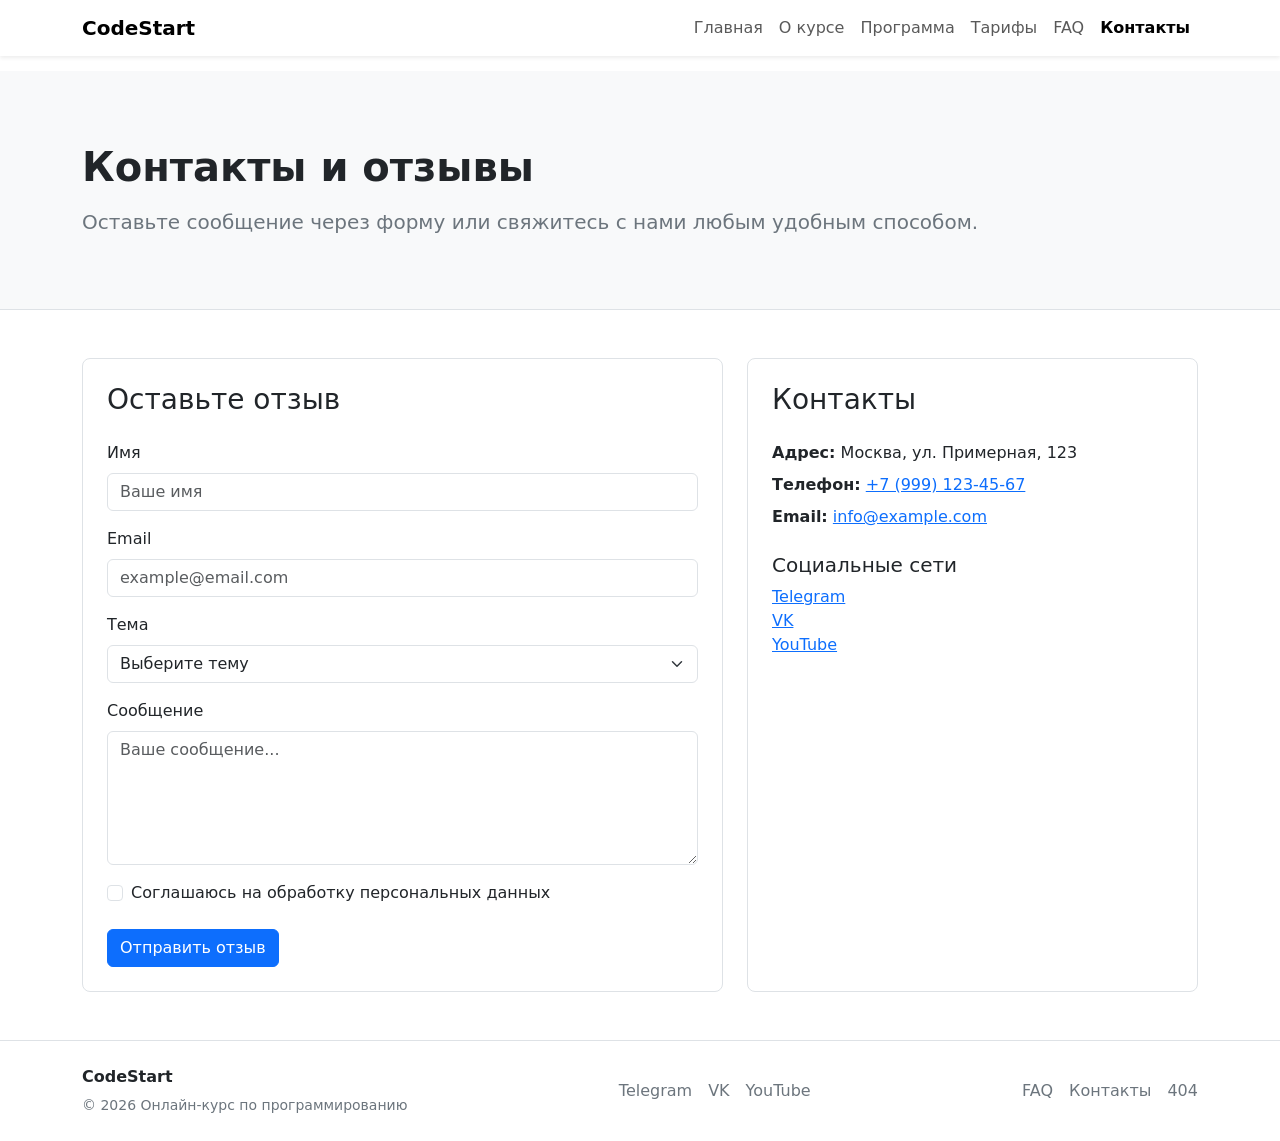
==== contacts.html @ e9aae4b0 "Practice 8: multipage Bootstrap site with contacts, FAQ, 404" ====
﻿<!doctype html>
<html lang="ru">
<head>
  <meta charset="utf-8">
  <meta name="viewport" content="width=device-width, initial-scale=1">
  <meta name="description" content="Контакты и форма обратной связи CodeStart.">
  <title>Контакты | CodeStart</title>
  <link href="https://cdn.jsdelivr.net/npm/bootstrap@5.3.3/dist/css/bootstrap.min.css" rel="stylesheet" integrity="sha384-QWTKZyjpPEjISv5WaRU9OFeRpok6YctnYmDr5pNlyT2bRjXh0JMhjY6hW+ALEwIH" crossorigin="anonymous">
  <link rel="stylesheet" href="css/style.css">
</head>
<body>
  <header>
    <nav id="mainNav" class="navbar navbar-expand-lg navbar-light bg-white shadow-sm fixed-top" aria-label="Главная навигация">
      <div class="container">
        <a class="navbar-brand fw-semibold" href="index.html">CodeStart</a>
        <button class="navbar-toggler" type="button" data-bs-toggle="collapse" data-bs-target="#navbarMenu" aria-controls="navbarMenu" aria-expanded="false" aria-label="Открыть или закрыть меню навигации">
          <span class="navbar-toggler-icon"></span>
        </button>
        <div class="collapse navbar-collapse" id="navbarMenu">
          <ul class="navbar-nav ms-auto mb-2 mb-lg-0">
            <li class="nav-item"><a class="nav-link" href="index.html">Главная</a></li>
            <li class="nav-item"><a class="nav-link" href="index.html#about">О курсе</a></li>
            <li class="nav-item"><a class="nav-link" href="index.html#program">Программа</a></li>
            <li class="nav-item"><a class="nav-link" href="index.html#pricing">Тарифы</a></li>
            <li class="nav-item"><a class="nav-link" href="faq.html">FAQ</a></li>
            <li class="nav-item"><a class="nav-link active" aria-current="page" href="contacts.html">Контакты</a></li>
          </ul>
        </div>
      </div>
    </nav>
  </header>

  <main>
    <section class="page-hero py-5 bg-light border-bottom">
      <div class="container py-4">
        <h1 class="display-6 fw-bold mb-3">Контакты и отзывы</h1>
        <p class="lead text-secondary mb-0">Оставьте сообщение через форму или свяжитесь с нами любым удобным способом.</p>
      </div>
    </section>

    <section class="py-5">
      <div class="container">
        <div class="row g-4">
          <div class="col-lg-7">
            <form id="feedbackForm" class="p-4 bg-white border rounded-3" aria-label="Форма обратной связи">
              <h2 class="h3 mb-4">Оставьте отзыв</h2>

              <div class="mb-3">
                <label class="form-label" for="name">Имя</label>
                <input class="form-control" id="name" name="name" type="text" placeholder="Ваше имя" required>
              </div>

              <div class="mb-3">
                <label class="form-label" for="email">Email</label>
                <input class="form-control" id="email" name="email" type="email" placeholder="example@email.com" required>
              </div>

              <div class="mb-3">
                <label class="form-label" for="topic">Тема</label>
                <select class="form-select" id="topic" name="topic" required>
                  <option value="" disabled selected>Выберите тему</option>
                  <option>Предложение</option>
                  <option>Жалоба</option>
                  <option>Вопрос</option>
                  <option>Благодарность</option>
                </select>
              </div>

              <div class="mb-3">
                <label class="form-label" for="message">Сообщение</label>
                <textarea class="form-control" id="message" name="message" rows="5" placeholder="Ваше сообщение..." required></textarea>
              </div>

              <div class="form-check mb-4">
                <input class="form-check-input" type="checkbox" id="agreement" required>
                <label class="form-check-label" for="agreement">Соглашаюсь на обработку персональных данных</label>
              </div>

              <button class="btn btn-primary" type="submit">Отправить отзыв</button>
            </form>
          </div>

          <div class="col-lg-5">
            <div class="p-4 bg-white border rounded-3 h-100">
              <h2 class="h3 mb-4">Контакты</h2>
              <p class="mb-2"><strong>Адрес:</strong> Москва, ул. Примерная, 123</p>
              <p class="mb-2"><strong>Телефон:</strong> <a href="tel:+79991234567">+7 (999) 123-45-67</a></p>
              <p class="mb-3"><strong>Email:</strong> <a href="mailto:info@example.com">info@example.com</a></p>

              <h3 class="h5 mt-4">Социальные сети</h3>
              <ul class="list-unstyled mb-0">
                <li><a href="https://t.me/codestart_support" target="_blank" rel="noopener noreferrer">Telegram</a></li>
                <li><a href="https://vk.com" target="_blank" rel="noopener noreferrer">VK</a></li>
                <li><a href="https://youtube.com" target="_blank" rel="noopener noreferrer">YouTube</a></li>
              </ul>
            </div>
          </div>
        </div>
      </div>
    </section>
  </main>

  <footer class="py-4 border-top">
    <div class="container d-flex flex-column flex-md-row justify-content-between align-items-start align-items-md-center gap-3">
      <div>
        <p class="mb-1 fw-semibold">CodeStart</p>
        <small class="text-secondary">© 2026 Онлайн-курс по программированию</small>
      </div>
      <div class="d-flex flex-wrap gap-3">
        <a href="https://t.me/codestart_support" target="_blank" rel="noopener noreferrer" class="link-secondary">Telegram</a>
        <a href="https://vk.com" target="_blank" rel="noopener noreferrer" class="link-secondary">VK</a>
        <a href="https://youtube.com" target="_blank" rel="noopener noreferrer" class="link-secondary">YouTube</a>
      </div>
      <div class="d-flex flex-wrap gap-3">
        <a href="faq.html" class="link-secondary">FAQ</a>
        <a href="contacts.html" class="link-secondary">Контакты</a>
        <a href="404.html" class="link-secondary">404</a>
      </div>
    </div>
  </footer>

  <script src="https://cdn.jsdelivr.net/npm/bootstrap@5.3.3/dist/js/bootstrap.bundle.min.js" integrity="sha384-YvpcrYf0tY3lHB60NNkmXc5s9fDVZLESaAA55NDzOxhy9GkcIdslK1eN7N6jIeHz" crossorigin="anonymous"></script>
</body>
</html>
---- css/style.css ----
﻿html {
  scroll-behavior: smooth;
}

body {
  padding-top: 72px;
}

.section-anchor {
  scroll-margin-top: 88px;
}

.hero {
  min-height: 70vh;
  display: flex;
  align-items: center;
}

.page-hero {
  margin-top: -1px;
}

.card ul {
  padding-left: 1.1rem;
}

.navbar .nav-link.active {
  font-weight: 600;
}

footer a {
  text-decoration: none;
}

footer a:hover,
footer a:focus {
  text-decoration: underline;
}

.error-page {
  min-height: 100vh;
  padding-top: 0;
  background: linear-gradient(180deg, #f8f9fa 0%, #ffffff 100%);
}

.error-code {
  line-height: 1;
  font-size: clamp(4rem, 16vw, 9rem);
}

.error-text {
  max-width: 640px;
}
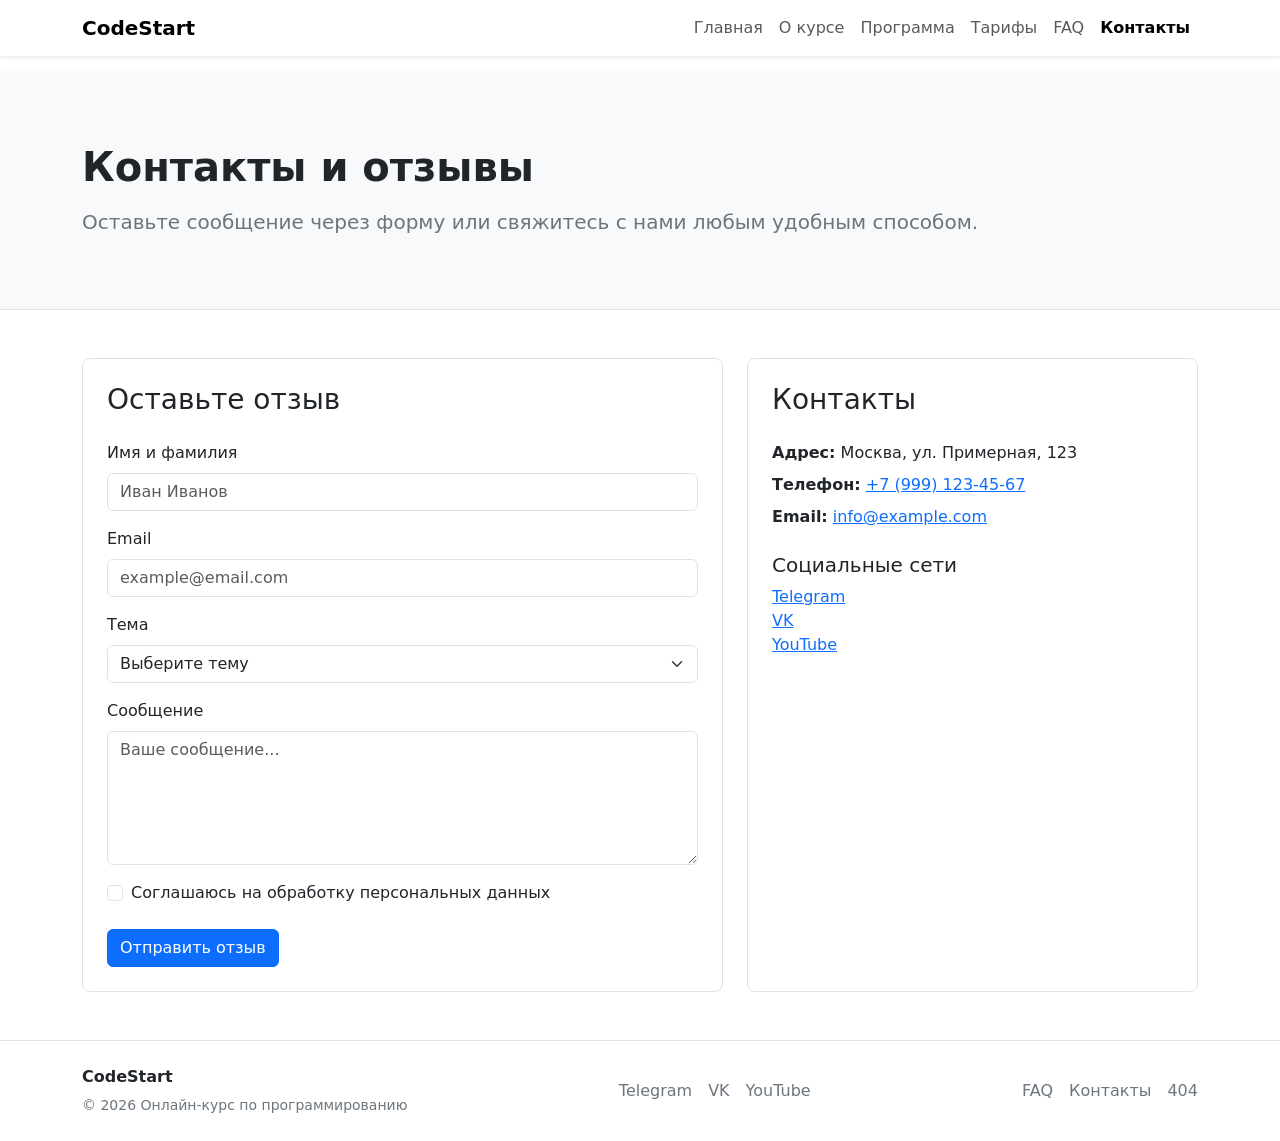
==== commit c24d596f: "Add form validation and console logging" ====
--- a/contacts.html
+++ b/contacts.html
@@ -46,8 +46,8 @@
               <h2 class="h3 mb-4">Оставьте отзыв</h2>
 
               <div class="mb-3">
-                <label class="form-label" for="name">Имя</label>
-                <input class="form-control" id="name" name="name" type="text" placeholder="Ваше имя" required>
+                <label class="form-label" for="name">Имя и фамилия</label>
+                <input class="form-control" id="name" name="name" type="text" placeholder="Иван Иванов" required>
               </div>
 
               <div class="mb-3">
@@ -119,6 +119,8 @@
     </div>
   </footer>
 
+  <script src="scripts/validation.js"></script>
+  <script src="scripts/consoleLogger.js"></script>
   <script src="https://cdn.jsdelivr.net/npm/bootstrap@5.3.3/dist/js/bootstrap.bundle.min.js" integrity="sha384-YvpcrYf0tY3lHB60NNkmXc5s9fDVZLESaAA55NDzOxhy9GkcIdslK1eN7N6jIeHz" crossorigin="anonymous"></script>
 </body>
 </html>
